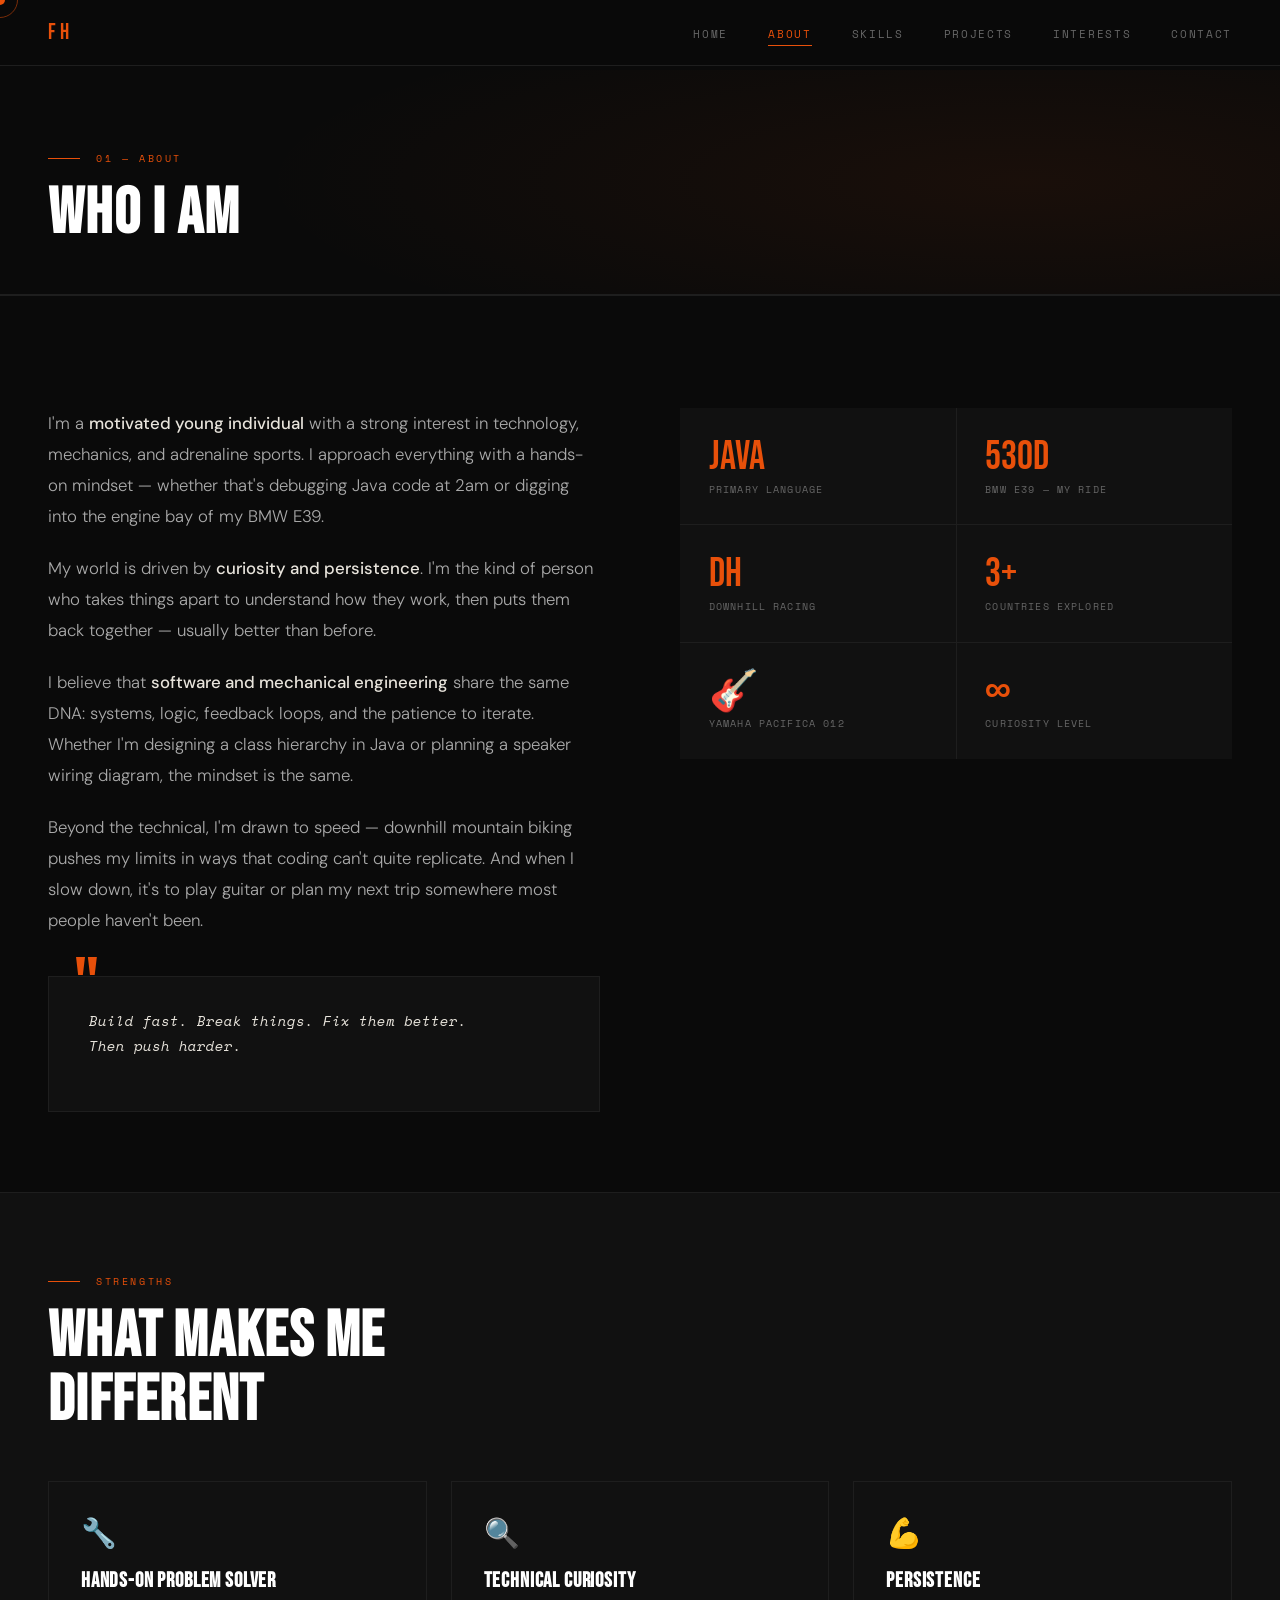
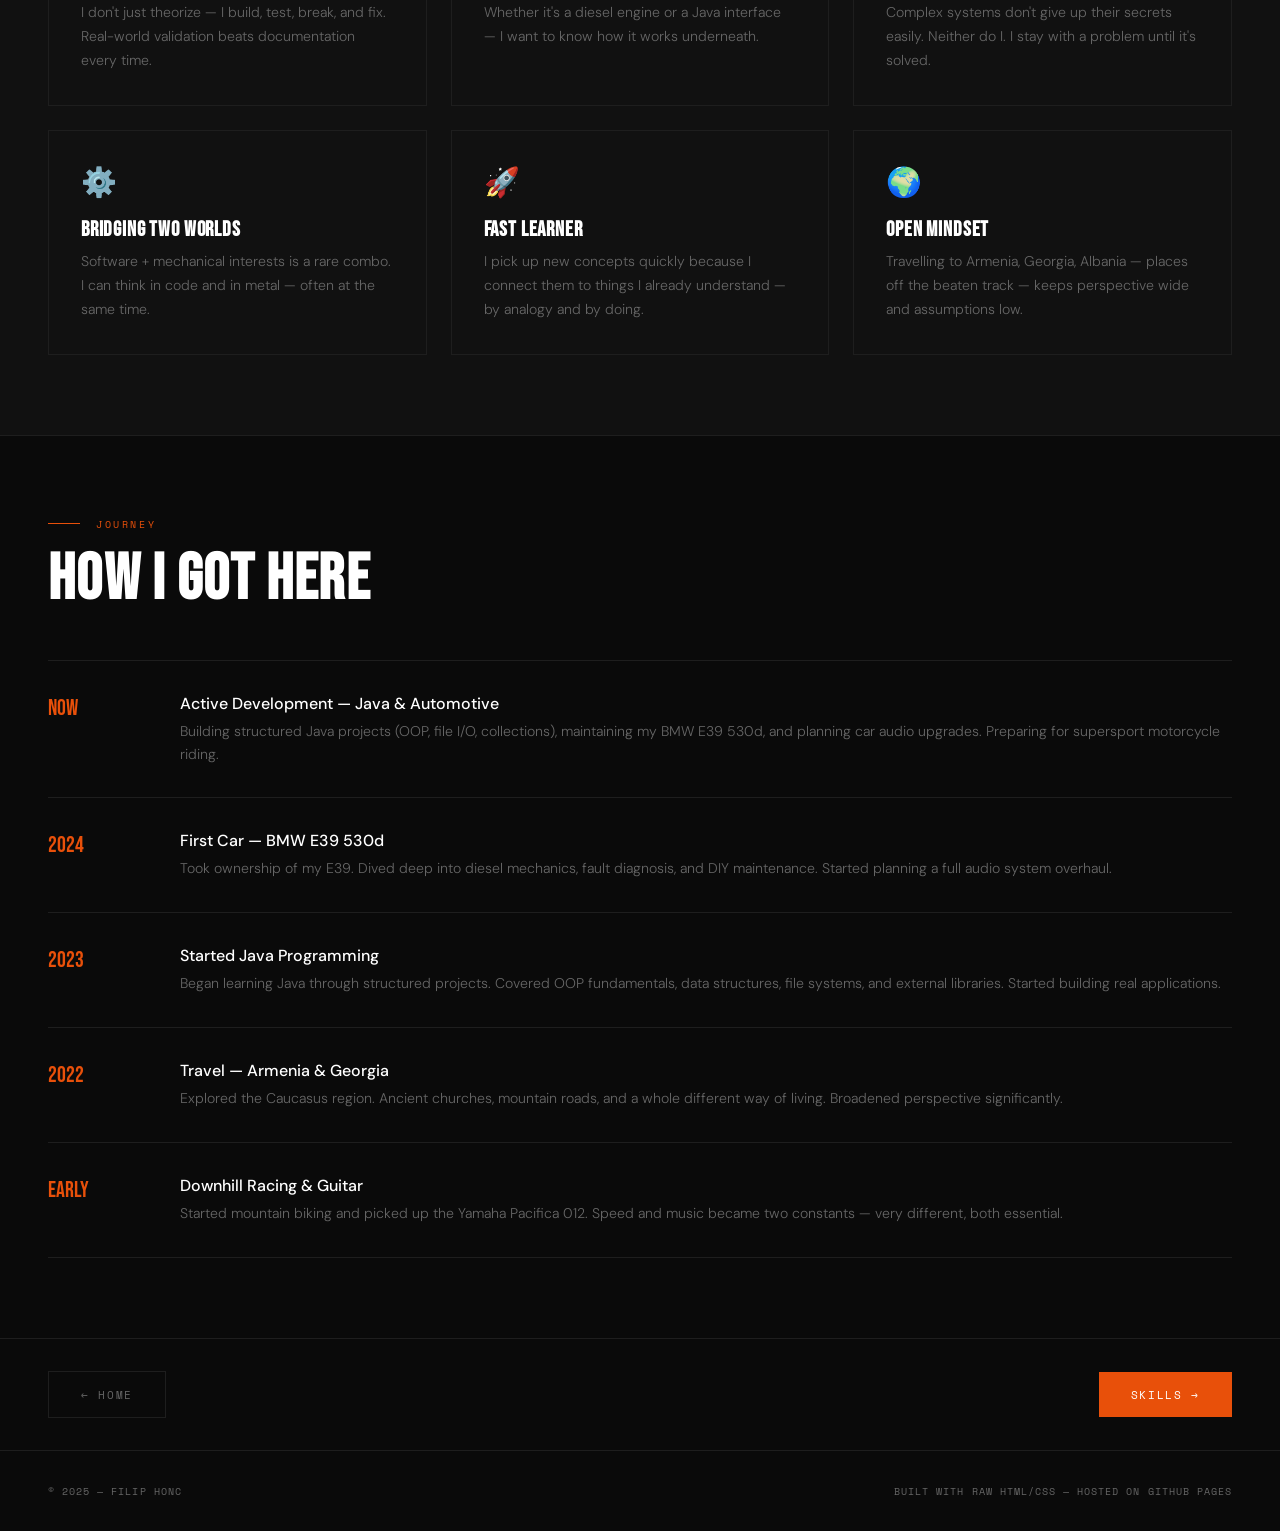
==== about.html @ d4be2ffb "Initial portfolio upload" ====
<!DOCTYPE html>
<html lang="en">
<head>
  <meta charset="UTF-8"/>
  <meta name="viewport" content="width=device-width, initial-scale=1.0"/>
  <title>Filip Honc — Portfolio — About</title>
  <link rel="stylesheet" href="style.css"/>
</head>
<body>

  <div class="cursor" id="cursor"></div>
  <div class="cursor-ring" id="cursorRing"></div>

  <nav>
    <a href="index.html" class="nav-logo">FH</a>
    <ul class="nav-links">
      <li><a href="index.html">Home</a></li>
      <li><a href="about.html">About</a></li>
      <li><a href="skills.html">Skills</a></li>
      <li><a href="projects.html">Projects</a></li>
      <li><a href="interests.html">Interests</a></li>
      <li><a href="contact.html">Contact</a></li>
    </ul>
  </nav>

  <div class="page">

    <!-- HERO HEADER -->
    <div class="about-hero">
      <div class="about-hero-bg"></div>
      <div class="section-label">01 — About</div>
      <h2 class="section-title" style="margin-bottom:0">WHO I AM</h2>
    </div>

    <!-- MAIN ABOUT LAYOUT -->
    <section class="section">
      <div class="about-layout">

        <!-- LEFT: TEXT -->
        <div class="about-text reveal">
          <p>
            I'm a <strong>motivated young individual</strong> with a strong interest in technology, mechanics, and adrenaline sports. I approach everything with a hands-on mindset — whether that's debugging Java code at 2am or digging into the engine bay of my BMW E39.
          </p>
          <p>
            My world is driven by <strong>curiosity and persistence</strong>. I'm the kind of person who takes things apart to understand how they work, then puts them back together — usually better than before.
          </p>
          <p>
            I believe that <strong>software and mechanical engineering</strong> share the same DNA: systems, logic, feedback loops, and the patience to iterate. Whether I'm designing a class hierarchy in Java or planning a speaker wiring diagram, the mindset is the same.
          </p>
          <p>
            Beyond the technical, I'm drawn to speed — downhill mountain biking pushes my limits in ways that coding can't quite replicate. And when I slow down, it's to play guitar or plan my next trip somewhere most people haven't been.
          </p>
          <div class="motto-box">
            <p>Build fast. Break things. Fix them better.<br>Then push harder.</p>
          </div>
        </div>

        <!-- RIGHT: STATS -->
        <div class="reveal">
          <div class="side-stats">
            <div class="side-stat">
              <div class="num">Java</div>
              <div class="lbl">Primary Language</div>
            </div>
            <div class="side-stat">
              <div class="num">530d</div>
              <div class="lbl">BMW E39 — My Ride</div>
            </div>
            <div class="side-stat">
              <div class="num">DH</div>
              <div class="lbl">Downhill Racing</div>
            </div>
            <div class="side-stat">
              <div class="num">3+</div>
              <div class="lbl">Countries Explored</div>
            </div>
            <div class="side-stat">
              <div class="num">🎸</div>
              <div class="lbl">Yamaha Pacifica 012</div>
            </div>
            <div class="side-stat">
              <div class="num">∞</div>
              <div class="lbl">Curiosity Level</div>
            </div>
          </div>
        </div>

      </div>
    </section>

    <!-- STRENGTHS -->
    <section class="section" style="background: var(--surface);">
      <div class="section-label">Strengths</div>
      <h2 class="section-title">WHAT MAKES ME<br>DIFFERENT</h2>
      <div style="display: grid; grid-template-columns: repeat(3,1fr); gap: 1.5rem;" class="reveal">
        <div class="card">
          <div style="font-size:1.8rem; margin-bottom:1rem;">🔧</div>
          <h3 style="font-family:'Bebas Neue',sans-serif; font-size:1.3rem; color:var(--white); letter-spacing:.04em; margin-bottom:.5rem;">Hands-On Problem Solver</h3>
          <p style="font-size:.88rem; color:var(--muted); line-height:1.7;">I don't just theorize — I build, test, break, and fix. Real-world validation beats documentation every time.</p>
        </div>
        <div class="card">
          <div style="font-size:1.8rem; margin-bottom:1rem;">🔍</div>
          <h3 style="font-family:'Bebas Neue',sans-serif; font-size:1.3rem; color:var(--white); letter-spacing:.04em; margin-bottom:.5rem;">Technical Curiosity</h3>
          <p style="font-size:.88rem; color:var(--muted); line-height:1.7;">Whether it's a diesel engine or a Java interface — I want to know how it works underneath.</p>
        </div>
        <div class="card">
          <div style="font-size:1.8rem; margin-bottom:1rem;">💪</div>
          <h3 style="font-family:'Bebas Neue',sans-serif; font-size:1.3rem; color:var(--white); letter-spacing:.04em; margin-bottom:.5rem;">Persistence</h3>
          <p style="font-size:.88rem; color:var(--muted); line-height:1.7;">Complex systems don't give up their secrets easily. Neither do I. I stay with a problem until it's solved.</p>
        </div>
        <div class="card">
          <div style="font-size:1.8rem; margin-bottom:1rem;">⚙️</div>
          <h3 style="font-family:'Bebas Neue',sans-serif; font-size:1.3rem; color:var(--white); letter-spacing:.04em; margin-bottom:.5rem;">Bridging Two Worlds</h3>
          <p style="font-size:.88rem; color:var(--muted); line-height:1.7;">Software + mechanical interests is a rare combo. I can think in code and in metal — often at the same time.</p>
        </div>
        <div class="card">
          <div style="font-size:1.8rem; margin-bottom:1rem;">🚀</div>
          <h3 style="font-family:'Bebas Neue',sans-serif; font-size:1.3rem; color:var(--white); letter-spacing:.04em; margin-bottom:.5rem;">Fast Learner</h3>
          <p style="font-size:.88rem; color:var(--muted); line-height:1.7;">I pick up new concepts quickly because I connect them to things I already understand — by analogy and by doing.</p>
        </div>
        <div class="card">
          <div style="font-size:1.8rem; margin-bottom:1rem;">🌍</div>
          <h3 style="font-family:'Bebas Neue',sans-serif; font-size:1.3rem; color:var(--white); letter-spacing:.04em; margin-bottom:.5rem;">Open Mindset</h3>
          <p style="font-size:.88rem; color:var(--muted); line-height:1.7;">Travelling to Armenia, Georgia, Albania — places off the beaten track — keeps perspective wide and assumptions low.</p>
        </div>
      </div>
    </section>

    <!-- TIMELINE -->
    <section class="section">
      <div class="section-label">Journey</div>
      <h2 class="section-title">HOW I GOT HERE</h2>
      <div class="timeline">
        <div class="tl-item reveal">
          <div class="tl-year">Now</div>
          <div class="tl-content">
            <h4>Active Development — Java & Automotive</h4>
            <p>Building structured Java projects (OOP, file I/O, collections), maintaining my BMW E39 530d, and planning car audio upgrades. Preparing for supersport motorcycle riding.</p>
          </div>
        </div>
        <div class="tl-item reveal">
          <div class="tl-year">2024</div>
          <div class="tl-content">
            <h4>First Car — BMW E39 530d</h4>
            <p>Took ownership of my E39. Dived deep into diesel mechanics, fault diagnosis, and DIY maintenance. Started planning a full audio system overhaul.</p>
          </div>
        </div>
        <div class="tl-item reveal">
          <div class="tl-year">2023</div>
          <div class="tl-content">
            <h4>Started Java Programming</h4>
            <p>Began learning Java through structured projects. Covered OOP fundamentals, data structures, file systems, and external libraries. Started building real applications.</p>
          </div>
        </div>
        <div class="tl-item reveal">
          <div class="tl-year">2022</div>
          <div class="tl-content">
            <h4>Travel — Armenia & Georgia</h4>
            <p>Explored the Caucasus region. Ancient churches, mountain roads, and a whole different way of living. Broadened perspective significantly.</p>
          </div>
        </div>
        <div class="tl-item reveal">
          <div class="tl-year">Early</div>
          <div class="tl-content">
            <h4>Downhill Racing & Guitar</h4>
            <p>Started mountain biking and picked up the Yamaha Pacifica 012. Speed and music became two constants — very different, both essential.</p>
          </div>
        </div>
      </div>
    </section>

    <!-- NAV FOOTER -->
    <div style="display:flex; justify-content:space-between; align-items:center; padding:2rem 3rem; border-top:1px solid var(--border);">
      <a href="index.html" class="btn btn-outline">← Home</a>
      <a href="skills.html" class="btn btn-primary">Skills →</a>
    </div>

  </div><!-- .page -->

  <footer>
    <p>© 2025 — Filip Honc</p>
    <p>Built with raw HTML/CSS — Hosted on GitHub Pages</p>
  </footer>

  <script src="main.js"></script>
</body>
</html>
---- style.css ----
/* ============================================================
   PORTFOLIO — style.css
   ============================================================ */

@import url('https://fonts.googleapis.com/css2?family=Bebas+Neue&family=Space+Mono:ital,wght@0,400;0,700;1,400&family=DM+Sans:wght@300;400;500&display=swap');

/* ─── VARIABLES ─────────────────────────────────────────── */
:root {
  --bg:       #0a0a0a;
  --surface:  #111111;
  --surface2: #161616;
  --border:   #1e1e1e;
  --accent:   #e8500a;
  --accent2:  #f0a500;
  --text:     #e8e4dc;
  --muted:    #666;
  --white:    #ffffff;
}

/* ─── RESET ─────────────────────────────────────────────── */
*, *::before, *::after { box-sizing: border-box; margin: 0; padding: 0; }
html { scroll-behavior: smooth; }
body {
  background: var(--bg);
  color: var(--text);
  font-family: 'DM Sans', sans-serif;
  font-weight: 300;
  overflow-x: hidden;
  cursor: none;
  min-height: 100vh;
}

/* ─── CUSTOM CURSOR ──────────────────────────────────────── */
.cursor {
  width: 10px; height: 10px;
  background: var(--accent);
  border-radius: 50%;
  position: fixed;
  pointer-events: none;
  z-index: 9999;
  transform: translate(-50%, -50%);
  transition: width 0.2s, height 0.2s, background 0.2s;
}
.cursor-ring {
  width: 36px; height: 36px;
  border: 1px solid var(--accent);
  border-radius: 50%;
  position: fixed;
  pointer-events: none;
  z-index: 9998;
  transform: translate(-50%, -50%);
  transition: width 0.2s, height 0.2s, opacity 0.2s;
  opacity: 0.5;
}

/* ─── NAVIGATION ─────────────────────────────────────────── */
nav {
  position: fixed;
  top: 0; left: 0; right: 0;
  z-index: 100;
  display: flex;
  justify-content: space-between;
  align-items: center;
  padding: 1.2rem 3rem;
  border-bottom: 1px solid var(--border);
  background: rgba(10,10,10,0.88);
  backdrop-filter: blur(14px);
}
.nav-logo {
  font-family: 'Bebas Neue', sans-serif;
  font-size: 1.4rem;
  letter-spacing: 0.2em;
  color: var(--accent);
  text-decoration: none;
}
.nav-links {
  display: flex;
  gap: 2.5rem;
  list-style: none;
}
.nav-links a {
  font-family: 'Space Mono', monospace;
  font-size: 0.7rem;
  letter-spacing: 0.15em;
  text-decoration: none;
  color: var(--muted);
  text-transform: uppercase;
  transition: color 0.2s;
  position: relative;
  padding-bottom: 2px;
}
.nav-links a::after {
  content: '';
  position: absolute;
  bottom: -2px; left: 0;
  width: 0; height: 1px;
  background: var(--accent);
  transition: width 0.25s;
}
.nav-links a:hover,
.nav-links a.active { color: var(--accent); }
.nav-links a:hover::after,
.nav-links a.active::after { width: 100%; }

/* ─── PAGE WRAPPER ───────────────────────────────────────── */
.page {
  padding-top: 70px; /* nav height */
  min-height: 100vh;
}

/* ─── SECTION HELPERS ────────────────────────────────────── */
.section {
  padding: 5rem 3rem;
  border-top: 1px solid var(--border);
}
.section-label {
  font-family: 'Space Mono', monospace;
  font-size: 0.65rem;
  letter-spacing: 0.25em;
  color: var(--accent);
  text-transform: uppercase;
  margin-bottom: 1rem;
  display: flex;
  align-items: center;
  gap: 1rem;
}
.section-label::before {
  content: '';
  width: 2rem; height: 1px;
  background: var(--accent);
}
h2.section-title {
  font-family: 'Bebas Neue', sans-serif;
  font-size: clamp(2.5rem, 5vw, 4.5rem);
  letter-spacing: 0.02em;
  color: var(--white);
  line-height: 1;
  margin-bottom: 3rem;
}

/* ─── SURFACE / CARD ─────────────────────────────────────── */
.card {
  border: 1px solid var(--border);
  background: var(--surface);
  padding: 2rem;
  transition: border-color 0.25s, transform 0.25s;
}
.card:hover { border-color: var(--accent); transform: translateY(-4px); }

/* ─── TAGS ───────────────────────────────────────────────── */
.tags { display: flex; flex-wrap: wrap; gap: 0.5rem; margin-top: 1rem; }
.tag {
  font-family: 'Space Mono', monospace;
  font-size: 0.6rem;
  letter-spacing: 0.1em;
  padding: 0.25rem 0.6rem;
  border: 1px solid var(--border);
  color: var(--muted);
  text-transform: uppercase;
}
.tag.hot { border-color: var(--accent); color: var(--accent); }
.tag.warm { border-color: var(--accent2); color: var(--accent2); }

/* ─── MARQUEE ────────────────────────────────────────────── */
.marquee-wrap {
  overflow: hidden;
  border-top: 1px solid var(--border);
  border-bottom: 1px solid var(--border);
  padding: 0.9rem 0;
  background: var(--surface);
}
.marquee-track {
  display: flex;
  gap: 3rem;
  width: max-content;
  animation: marquee 28s linear infinite;
}
.marquee-item {
  font-family: 'Bebas Neue', sans-serif;
  font-size: 1.1rem;
  letter-spacing: 0.15em;
  color: var(--muted);
  white-space: nowrap;
  display: flex;
  align-items: center;
  gap: 1.5rem;
}
.marquee-item span { color: var(--accent); font-size: 0.8rem; }
@keyframes marquee {
  from { transform: translateX(0); }
  to   { transform: translateX(-50%); }
}

/* ─── BUTTONS ────────────────────────────────────────────── */
.btn {
  font-family: 'Space Mono', monospace;
  font-size: 0.7rem;
  letter-spacing: 0.15em;
  text-decoration: none;
  padding: 0.9rem 2rem;
  text-transform: uppercase;
  transition: all 0.2s;
  display: inline-flex;
  align-items: center;
  gap: 0.7rem;
  border: none;
  cursor: none;
}
.btn-primary { background: var(--accent); color: var(--white); }
.btn-primary:hover { background: #c94008; }
.btn-outline { border: 1px solid var(--border); color: var(--muted); background: transparent; }
.btn-outline:hover { border-color: var(--accent); color: var(--accent); }

/* ─── REVEAL ANIMATION ───────────────────────────────────── */
.reveal {
  opacity: 0;
  transform: translateY(24px);
  transition: opacity 0.7s ease, transform 0.7s ease;
}
.reveal.visible { opacity: 1; transform: translateY(0); }

/* ─── FOOTER ─────────────────────────────────────────────── */
footer {
  border-top: 1px solid var(--border);
  padding: 2rem 3rem;
  display: flex;
  justify-content: space-between;
  align-items: center;
  background: var(--bg);
}
footer p {
  font-family: 'Space Mono', monospace;
  font-size: 0.65rem;
  letter-spacing: 0.1em;
  color: var(--muted);
  text-transform: uppercase;
}

/* ─── RESPONSIVE ─────────────────────────────────────────── */
@media (max-width: 900px) {
  nav { padding: 1rem 1.5rem; }
  .nav-links { display: none; }
  .section { padding: 4rem 1.5rem; }
  footer { flex-direction: column; gap: 1rem; text-align: center; }
}

/* ============================================================
   PAGE-SPECIFIC: INDEX / HERO
   ============================================================ */
#hero {
  min-height: calc(100vh - 70px);
  display: flex;
  flex-direction: column;
  justify-content: flex-end;
  padding: 4rem 3rem;
  position: relative;
  overflow: hidden;
}
.hero-noise {
  position: absolute; inset: 0;
  background-image: url("data:image/svg+xml,%3Csvg viewBox='0 0 256 256' xmlns='http://www.w3.org/2000/svg'%3E%3Cfilter id='n'%3E%3CfeTurbulence type='fractalNoise' baseFrequency='0.9' numOctaves='4' stitchTiles='stitch'/%3E%3C/filter%3E%3Crect width='100%25' height='100%25' filter='url(%23n)' opacity='0.04'/%3E%3C/svg%3E");
  pointer-events: none;
}
.hero-grid {
  position: absolute; inset: 0;
  background-image:
    linear-gradient(rgba(232,80,10,0.04) 1px, transparent 1px),
    linear-gradient(90deg, rgba(232,80,10,0.04) 1px, transparent 1px);
  background-size: 60px 60px;
  pointer-events: none;
}
.hero-line {
  position: absolute;
  top: 0; bottom: 0; left: 56%;
  width: 1px;
  background: linear-gradient(to bottom, transparent, var(--accent), transparent);
  opacity: 0.18;
}
.hero-tag {
  font-family: 'Space Mono', monospace;
  font-size: 0.7rem;
  letter-spacing: 0.2em;
  color: var(--accent);
  text-transform: uppercase;
  margin-bottom: 1.5rem;
  animation: fadeUp 0.8s ease 0.2s both;
}
.hero-name {
  font-family: 'Bebas Neue', sans-serif;
  font-size: clamp(5rem, 14vw, 14rem);
  line-height: 0.88;
  letter-spacing: -0.01em;
  color: var(--white);
  animation: fadeUp 0.8s ease 0.35s both;
}
.hero-name span { color: var(--accent); }
.hero-sub {
  margin-top: 2rem;
  font-size: 1.05rem;
  color: var(--muted);
  max-width: 500px;
  line-height: 1.7;
  animation: fadeUp 0.8s ease 0.5s both;
}
.hero-cta {
  margin-top: 2.5rem;
  display: flex;
  gap: 1rem;
  animation: fadeUp 0.8s ease 0.65s both;
}
.hero-scroll {
  position: absolute;
  bottom: 2.5rem; right: 3rem;
  font-family: 'Space Mono', monospace;
  font-size: 0.62rem;
  letter-spacing: 0.2em;
  color: var(--muted);
  writing-mode: vertical-rl;
  text-transform: uppercase;
  animation: fadeUp 0.8s ease 0.8s both;
}
.hero-scroll::before {
  content: '';
  display: block;
  width: 1px; height: 60px;
  background: var(--accent);
  margin: 0 auto 1rem;
}

/* ─── QUICK STATS BAR (index) ────────────────────────────── */
.stats-bar {
  display: grid;
  grid-template-columns: repeat(4, 1fr);
  border-top: 1px solid var(--border);
}
.stat-item {
  padding: 2rem;
  border-right: 1px solid var(--border);
  text-align: center;
  transition: background 0.2s;
}
.stat-item:last-child { border-right: none; }
.stat-item:hover { background: var(--surface); }
.stat-num {
  font-family: 'Bebas Neue', sans-serif;
  font-size: 2.8rem;
  color: var(--accent);
  line-height: 1;
}
.stat-label {
  font-family: 'Space Mono', monospace;
  font-size: 0.6rem;
  letter-spacing: 0.15em;
  color: var(--muted);
  text-transform: uppercase;
  margin-top: 0.3rem;
}

/* ─── INDEX PREVIEW CARDS ────────────────────────────────── */
.preview-grid {
  display: grid;
  grid-template-columns: repeat(3, 1fr);
  gap: 1px;
  background: var(--border);
  margin-top: 3rem;
}
.preview-card {
  background: var(--surface);
  padding: 2.5rem 2rem;
  text-decoration: none;
  color: inherit;
  display: block;
  transition: background 0.2s;
  position: relative;
  overflow: hidden;
}
.preview-card::after {
  content: '→';
  position: absolute;
  bottom: 1.5rem; right: 1.5rem;
  font-family: 'Bebas Neue', sans-serif;
  font-size: 1.5rem;
  color: var(--accent);
  transform: translateX(-6px);
  opacity: 0;
  transition: transform 0.25s, opacity 0.25s;
}
.preview-card:hover { background: var(--surface2); }
.preview-card:hover::after { transform: translateX(0); opacity: 1; }
.preview-card .pc-num {
  font-family: 'Space Mono', monospace;
  font-size: 0.65rem;
  letter-spacing: 0.2em;
  color: var(--accent);
  margin-bottom: 1.2rem;
}
.preview-card h3 {
  font-family: 'Bebas Neue', sans-serif;
  font-size: 2rem;
  letter-spacing: 0.03em;
  color: var(--white);
  margin-bottom: 0.7rem;
}
.preview-card p {
  font-size: 0.88rem;
  color: var(--muted);
  line-height: 1.6;
}

/* ============================================================
   PAGE-SPECIFIC: ABOUT
   ============================================================ */
.about-hero {
  padding: 5rem 3rem 3rem;
  position: relative;
  overflow: hidden;
  border-bottom: 1px solid var(--border);
}
.about-hero-bg {
  position: absolute; inset: 0;
  background: radial-gradient(ellipse 60% 80% at 80% 50%, rgba(232,80,10,0.07), transparent);
  pointer-events: none;
}
.about-layout {
  display: grid;
  grid-template-columns: 1fr 1fr;
  gap: 5rem;
  align-items: start;
  margin-top: 2rem;
}
.about-text p {
  font-size: 1.05rem;
  line-height: 1.85;
  color: #aaa;
  margin-bottom: 1.3rem;
}
.about-text p strong { color: var(--text); font-weight: 500; }
.motto-box {
  border: 1px solid var(--border);
  padding: 2rem 2rem 2rem 2.5rem;
  position: relative;
  margin-top: 2.5rem;
  background: var(--surface);
}
.motto-box::before {
  content: '"';
  position: absolute;
  top: -1.8rem; left: 1.5rem;
  font-family: 'Bebas Neue', sans-serif;
  font-size: 5rem;
  color: var(--accent);
  line-height: 1;
}
.motto-box p {
  font-family: 'Space Mono', monospace;
  font-size: 0.9rem;
  line-height: 1.7;
  color: var(--text);
  font-style: italic;
}
.side-stats {
  display: grid;
  grid-template-columns: 1fr 1fr;
  gap: 1px;
  background: var(--border);
}
.side-stat {
  background: var(--surface);
  padding: 1.8rem;
  transition: background 0.2s;
}
.side-stat:hover { background: var(--surface2); }
.side-stat .num {
  font-family: 'Bebas Neue', sans-serif;
  font-size: 2.5rem;
  color: var(--accent);
  line-height: 1;
}
.side-stat .lbl {
  font-family: 'Space Mono', monospace;
  font-size: 0.6rem;
  letter-spacing: 0.12em;
  color: var(--muted);
  text-transform: uppercase;
  margin-top: 0.3rem;
}

/* Timeline */
.timeline { margin-top: 1rem; }
.tl-item {
  display: grid;
  grid-template-columns: 100px 1fr;
  gap: 2rem;
  padding: 2rem 0;
  border-bottom: 1px solid var(--border);
}
.tl-item:first-child { border-top: 1px solid var(--border); }
.tl-year {
  font-family: 'Bebas Neue', sans-serif;
  font-size: 1.4rem;
  color: var(--accent);
  padding-top: 2px;
}
.tl-content h4 {
  font-family: 'DM Sans', sans-serif;
  font-weight: 500;
  font-size: 1rem;
  color: var(--white);
  margin-bottom: 0.4rem;
}
.tl-content p { font-size: 0.88rem; color: var(--muted); line-height: 1.6; }

@media (max-width: 900px) {
  .about-layout { grid-template-columns: 1fr; gap: 3rem; }
}

/* ============================================================
   PAGE-SPECIFIC: SKILLS
   ============================================================ */
.skills-intro {
  max-width: 600px;
  font-size: 1.05rem;
  color: var(--muted);
  line-height: 1.8;
  margin-bottom: 3.5rem;
}
.skills-grid {
  display: grid;
  grid-template-columns: repeat(3, 1fr);
  gap: 1.5rem;
  margin-bottom: 4rem;
}
.skill-card {
  border: 1px solid var(--border);
  padding: 2rem;
  position: relative;
  overflow: hidden;
  transition: border-color 0.3s, transform 0.3s;
}
.skill-card::after {
  content: '';
  position: absolute; inset: 0;
  background: linear-gradient(135deg, rgba(232,80,10,0.06), transparent);
  opacity: 0;
  transition: opacity 0.3s;
}
.skill-card:hover { border-color: var(--accent); transform: translateY(-4px); }
.skill-card:hover::after { opacity: 1; }
.skill-icon { font-size: 2rem; margin-bottom: 1rem; }
.skill-card h3 {
  font-family: 'Bebas Neue', sans-serif;
  font-size: 1.4rem;
  letter-spacing: 0.04em;
  color: var(--white);
  margin-bottom: 0.8rem;
}
.skill-card p { font-size: 0.88rem; color: var(--muted); line-height: 1.7; }

/* Bar chart */
.bar-list { display: flex; flex-direction: column; gap: 1.2rem; }
.bar-item {}
.bar-header {
  display: flex;
  justify-content: space-between;
  margin-bottom: 0.5rem;
}
.bar-name {
  font-family: 'Space Mono', monospace;
  font-size: 0.7rem;
  letter-spacing: 0.1em;
  text-transform: uppercase;
  color: var(--text);
}
.bar-val {
  font-family: 'Space Mono', monospace;
  font-size: 0.7rem;
  color: var(--accent);
}
.bar-track {
  height: 3px;
  background: var(--border);
  position: relative;
  overflow: hidden;
}
.bar-fill {
  height: 100%;
  background: linear-gradient(90deg, var(--accent), var(--accent2));
  width: 0;
  transition: width 1.2s cubic-bezier(0.22, 1, 0.36, 1);
}

@media (max-width: 900px) {
  .skills-grid { grid-template-columns: 1fr 1fr; }
}
@media (max-width: 600px) {
  .skills-grid { grid-template-columns: 1fr; }
}

/* ============================================================
   PAGE-SPECIFIC: PROJECTS
   ============================================================ */
.projects-intro {
  max-width: 600px;
  font-size: 1.05rem;
  color: var(--muted);
  line-height: 1.8;
  margin-bottom: 3rem;
}
.project-row {
  display: grid;
  grid-template-columns: 4rem 1fr auto;
  align-items: center;
  gap: 2rem;
  padding: 2rem 0;
  border-bottom: 1px solid var(--border);
  transition: padding-left 0.25s;
  cursor: default;
}
.project-row:first-child { border-top: 1px solid var(--border); }
.project-row:hover { padding-left: 1rem; }
.project-row:hover .proj-num { color: var(--accent); }
.proj-num {
  font-family: 'Bebas Neue', sans-serif;
  font-size: 1.1rem;
  color: var(--border);
  transition: color 0.2s;
}
.proj-info h3 {
  font-family: 'Bebas Neue', sans-serif;
  font-size: 1.7rem;
  letter-spacing: 0.03em;
  color: var(--white);
}
.proj-info p { font-size: 0.85rem; color: var(--muted); margin-top: 0.2rem; line-height: 1.5; }
.proj-badge {
  font-family: 'Space Mono', monospace;
  font-size: 0.6rem;
  letter-spacing: 0.12em;
  padding: 0.3rem 0.8rem;
  border: 1px solid var(--accent);
  color: var(--accent);
  text-transform: uppercase;
  white-space: nowrap;
}
.proj-badge.alt { border-color: var(--accent2); color: var(--accent2); }

/* Bento future */
.bento {
  display: grid;
  grid-template-columns: 2fr 1fr;
  gap: 1.5rem;
  margin-top: 2rem;
}
.bento-card {
  border: 1px solid var(--border);
  background: var(--surface);
  padding: 2rem;
  position: relative;
  overflow: hidden;
}
.bento-card.tall { grid-row: span 2; }
.bento-card .bc-label {
  font-family: 'Space Mono', monospace;
  font-size: 0.6rem;
  letter-spacing: 0.15em;
  color: var(--accent);
  text-transform: uppercase;
  margin-bottom: 1rem;
}
.bento-card h4 {
  font-family: 'Bebas Neue', sans-serif;
  font-size: 1.5rem;
  color: var(--white);
  margin-bottom: 0.5rem;
}
.bento-card p { font-size: 0.85rem; color: var(--muted); line-height: 1.6; }
.bento-big-num {
  font-family: 'Bebas Neue', sans-serif;
  font-size: 5rem;
  line-height: 1;
  color: var(--accent);
  margin-bottom: 0.5rem;
}

@media (max-width: 700px) {
  .project-row { grid-template-columns: 3rem 1fr; }
  .proj-badge { display: none; }
  .bento { grid-template-columns: 1fr; }
  .bento-card.tall { grid-row: auto; }
}

/* ============================================================
   PAGE-SPECIFIC: INTERESTS & TRAVEL
   ============================================================ */
.interests-grid {
  display: grid;
  grid-template-columns: repeat(4, 1fr);
  gap: 1px;
  background: var(--border);
  margin-bottom: 5rem;
}
.interest-card {
  background: var(--surface);
  padding: 2.5rem 1.5rem;
  text-align: center;
  transition: background 0.2s;
  cursor: default;
}
.interest-card:hover { background: var(--surface2); }
.interest-card:hover .ic-emoji { transform: scale(1.2) rotate(-5deg); }
.ic-emoji { font-size: 2.8rem; display: block; margin-bottom: 1rem; transition: transform 0.3s; }
.interest-card h4 {
  font-family: 'Bebas Neue', sans-serif;
  font-size: 1.3rem;
  letter-spacing: 0.05em;
  color: var(--white);
  margin-bottom: 0.5rem;
}
.interest-card p { font-size: 0.82rem; color: var(--muted); line-height: 1.55; }

/* Travel */
.travel-strip {
  display: flex;
  gap: 1px;
  background: var(--border);
  overflow: hidden;
}
.travel-item {
  flex: 1;
  padding: 3.5rem 1.5rem;
  background: var(--surface);
  text-align: center;
  transition: flex 0.45s ease, background 0.3s;
  cursor: default;
  display: flex;
  flex-direction: column;
  align-items: center;
  min-width: 0;
}
.travel-item:hover { flex: 3; background: var(--surface2); }
.travel-item:hover .t-flag { transform: scale(1.4); }
.t-flag { font-size: 2.8rem; display: block; margin-bottom: 1rem; transition: transform 0.45s; }
.t-name {
  font-family: 'Bebas Neue', sans-serif;
  font-size: 1.6rem;
  letter-spacing: 0.06em;
  color: var(--white);
  white-space: nowrap;
}
.t-desc {
  font-size: 0.8rem;
  color: var(--muted);
  margin-top: 0.7rem;
  opacity: 0;
  transform: translateY(10px);
  transition: opacity 0.3s 0.15s, transform 0.3s 0.15s;
  line-height: 1.6;
  max-width: 160px;
}
.travel-item:hover .t-desc { opacity: 1; transform: translateY(0); }

@media (max-width: 900px) {
  .interests-grid { grid-template-columns: repeat(2, 1fr); }
  .travel-strip { flex-direction: column; }
  .travel-item:hover { flex: unset; }
  .t-desc { opacity: 1; transform: none; }
}

/* ============================================================
   PAGE-SPECIFIC: CONTACT
   ============================================================ */
.contact-hero {
  min-height: calc(100vh - 70px);
  display: flex;
  flex-direction: column;
  justify-content: center;
  align-items: center;
  text-align: center;
  padding: 4rem 3rem;
  position: relative;
  overflow: hidden;
}
.contact-hero-bg {
  position: absolute; inset: 0;
  background:
    radial-gradient(ellipse 50% 60% at 50% 50%, rgba(232,80,10,0.06), transparent);
  pointer-events: none;
}
.contact-big {
  font-family: 'Bebas Neue', sans-serif;
  font-size: clamp(3.5rem, 10vw, 10rem);
  line-height: 0.9;
  color: var(--white);
  margin-bottom: 2rem;
}
.contact-big span { color: var(--accent); }
.contact-sub {
  font-size: 1rem;
  color: var(--muted);
  max-width: 420px;
  margin: 0 auto 3rem;
  line-height: 1.8;
}
.contact-links { display: flex; gap: 1.5rem; flex-wrap: wrap; justify-content: center; }
.contact-grid {
  display: grid;
  grid-template-columns: repeat(3, 1fr);
  gap: 1px;
  background: var(--border);
}
.contact-tile {
  background: var(--surface);
  padding: 2.5rem 2rem;
  text-decoration: none;
  color: inherit;
  display: flex;
  flex-direction: column;
  gap: 0.5rem;
  transition: background 0.2s;
}
/* ─── SOCIAL LINKS (INFO ITEM) ───────────────────────────── */

.contact-card .social-links a {
  font-family: 'Space Mono', monospace;
  font-size: 0.7rem;
  letter-spacing: 0.12em;
  text-transform: uppercase;
  text-decoration: none;
  color: var(--accent);
  border: 1px solid var(--border);
  padding: 0.4rem 0.8rem;
  transition: 0.2s;
  display: inline-block;
}

.contact-card .social-links a:hover {
  border-color: var(--accent);
  background: rgba(232, 80, 10, 0.08);
  transform: translateY(-2px);
}

.contact-tile:hover { background: var(--surface2); }
.contact-tile .ct-icon { font-size: 1.8rem; }
.contact-tile .ct-label {
  font-family: 'Space Mono', monospace;
  font-size: 0.65rem;
  letter-spacing: 0.15em;
  text-transform: uppercase;
  color: var(--accent);
}
.contact-tile .ct-val {
  font-family: 'DM Sans', sans-serif;
  font-size: 1rem;
  color: var(--white);
}
@media (max-width: 700px) {
  .contact-grid { grid-template-columns: 1fr; }
}

/* ============================================================
   PHOTO GALLERY
   ============================================================ */
.photo-gallery {
  display: grid;
  grid-template-columns: repeat(3, 1fr);
  grid-auto-rows: 260px;
  gap: 6px;
}
.gallery-item {
  position: relative;
  overflow: hidden;
  background: var(--surface);
  border: 1px solid var(--border);
  cursor: none;
}
.gallery-item.tall  { grid-row: span 2; }
.gallery-item.wide  { grid-column: span 2; }
.gallery-item img {
  width: 100%;
  height: 100%;
  object-fit: cover;
  display: block;
  transition: transform 0.5s ease, filter 0.4s ease;
  filter: grayscale(20%);
}
.gallery-item:hover img {
  transform: scale(1.06);
  filter: grayscale(0%);
}
.gallery-overlay {
  position: absolute;
  inset: 0;
  background: rgba(232, 80, 10, 0);
  display: flex;
  align-items: center;
  justify-content: center;
  transition: background 0.3s;
}
.gallery-overlay span {
  font-size: 2rem;
  opacity: 0;
  transform: scale(0.7);
  transition: opacity 0.3s, transform 0.3s;
}
.gallery-item:hover .gallery-overlay { background: rgba(232, 80, 10, 0.12); }
.gallery-item:hover .gallery-overlay span { opacity: 1; transform: scale(1); }

/* Lightbox */
.lightbox {
  position: fixed;
  inset: 0;
  background: rgba(0,0,0,0.94);
  z-index: 1000;
  display: flex;
  align-items: center;
  justify-content: center;
  opacity: 0;
  pointer-events: none;
  transition: opacity 0.3s;
}
.lightbox.active { opacity: 1; pointer-events: all; }
.lightbox img {
  max-width: 90vw;
  max-height: 85vh;
  object-fit: contain;
  border: 1px solid var(--border);
}
.lb-close, .lb-prev, .lb-next {
  position: absolute;
  background: none;
  border: 1px solid var(--border);
  color: var(--text);
  cursor: none;
  transition: border-color 0.2s, color 0.2s;
  font-family: 'Space Mono', monospace;
}
.lb-close:hover, .lb-prev:hover, .lb-next:hover { border-color: var(--accent); color: var(--accent); }
.lb-close { top: 1.5rem; right: 1.5rem; font-size: 1.2rem; padding: 0.5rem 0.9rem; }
.lb-prev  { left: 1.5rem; top: 50%; transform: translateY(-50%); font-size: 2rem; padding: 0.5rem 1rem; }
.lb-next  { right: 1.5rem; top: 50%; transform: translateY(-50%); font-size: 2rem; padding: 0.5rem 1rem; }
.lb-counter {
  position: absolute;
  bottom: 1.5rem;
  font-family: 'Space Mono', monospace;
  font-size: 0.65rem;
  letter-spacing: 0.2em;
  color: var(--muted);
  text-transform: uppercase;
}

@media (max-width: 900px) {
  .photo-gallery { grid-template-columns: repeat(2, 1fr); grid-auto-rows: 200px; }
  .gallery-item.wide { grid-column: span 2; }
  .gallery-item.tall { grid-row: span 1; }
  .lb-prev { left: 0.5rem; }
  .lb-next { right: 0.5rem; }
}
@media (max-width: 600px) {
  .photo-gallery { grid-template-columns: 1fr; grid-auto-rows: 220px; }
  .gallery-item.wide { grid-column: span 1; }
}

/* ─── KEYFRAMES ──────────────────────────────────────────── */
@keyframes fadeUp {
  from { opacity: 0; transform: translateY(30px); }
  to   { opacity: 1; transform: translateY(0); }
}
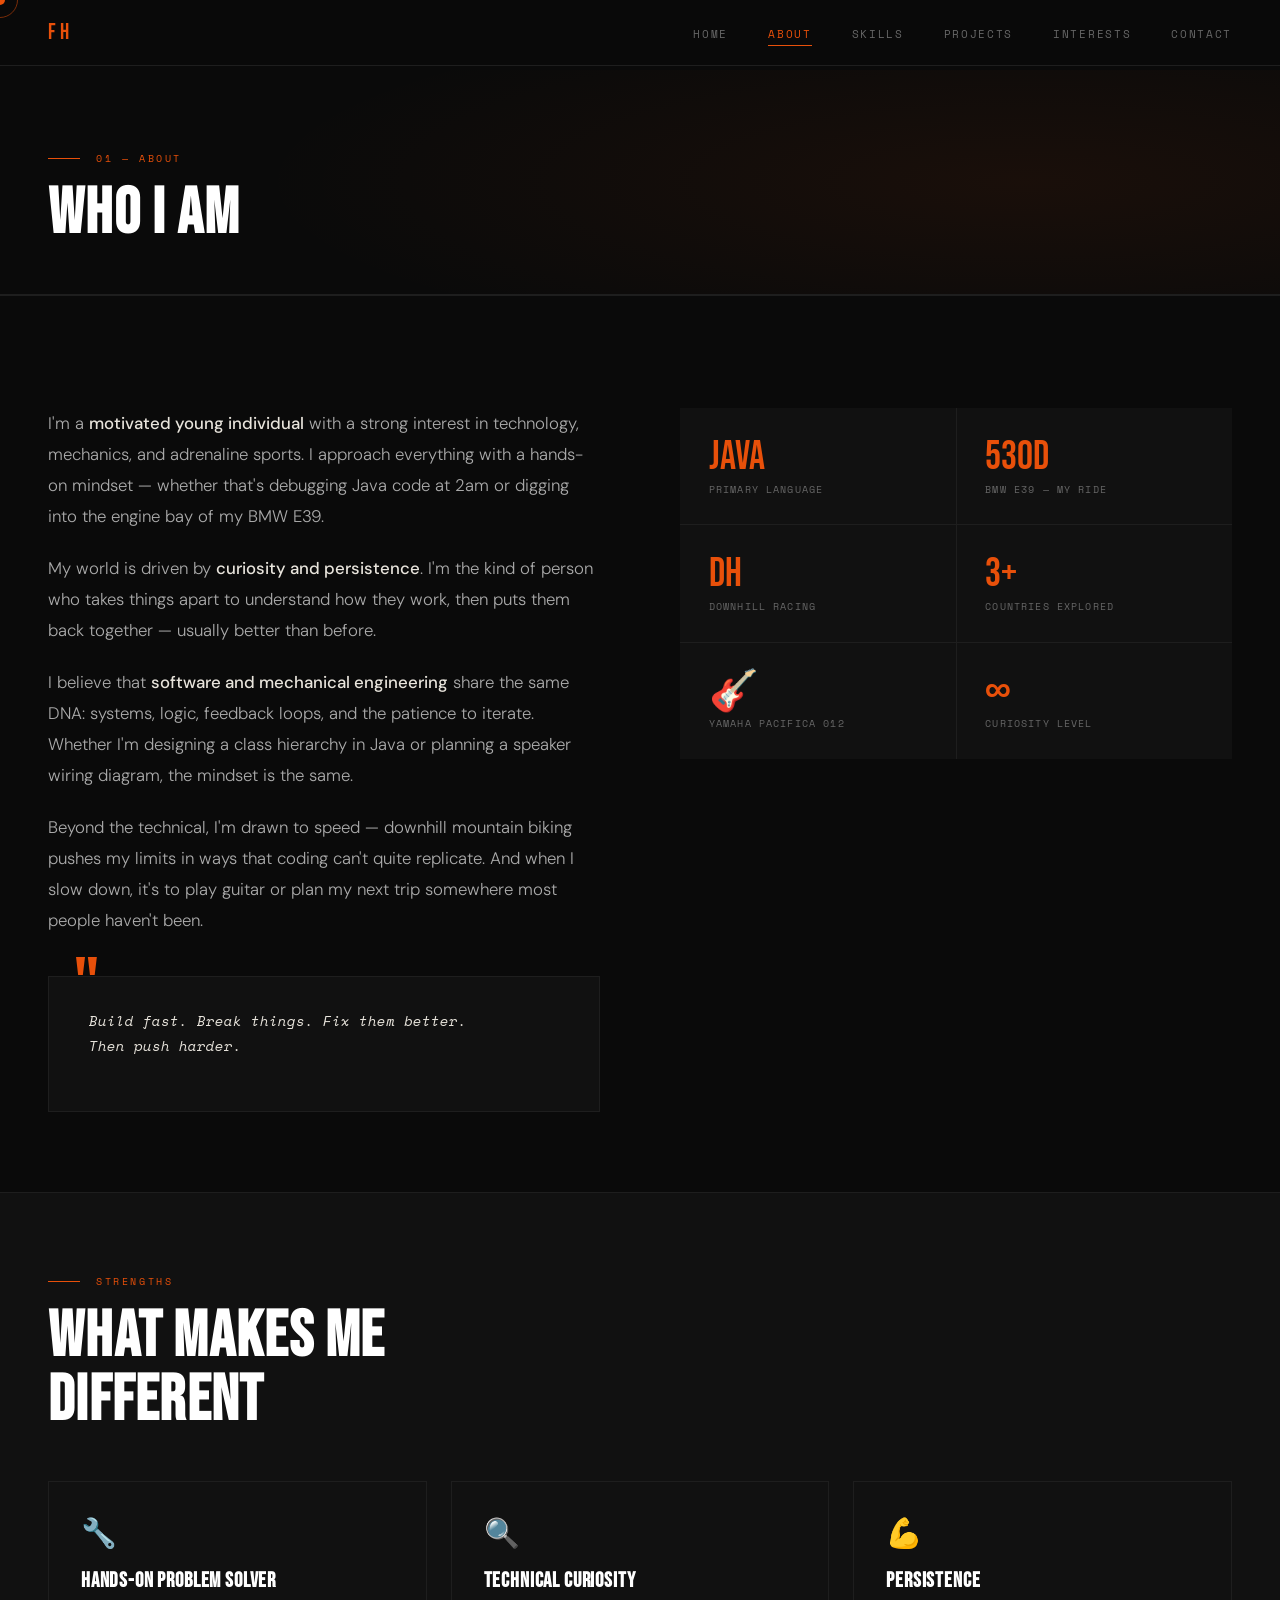
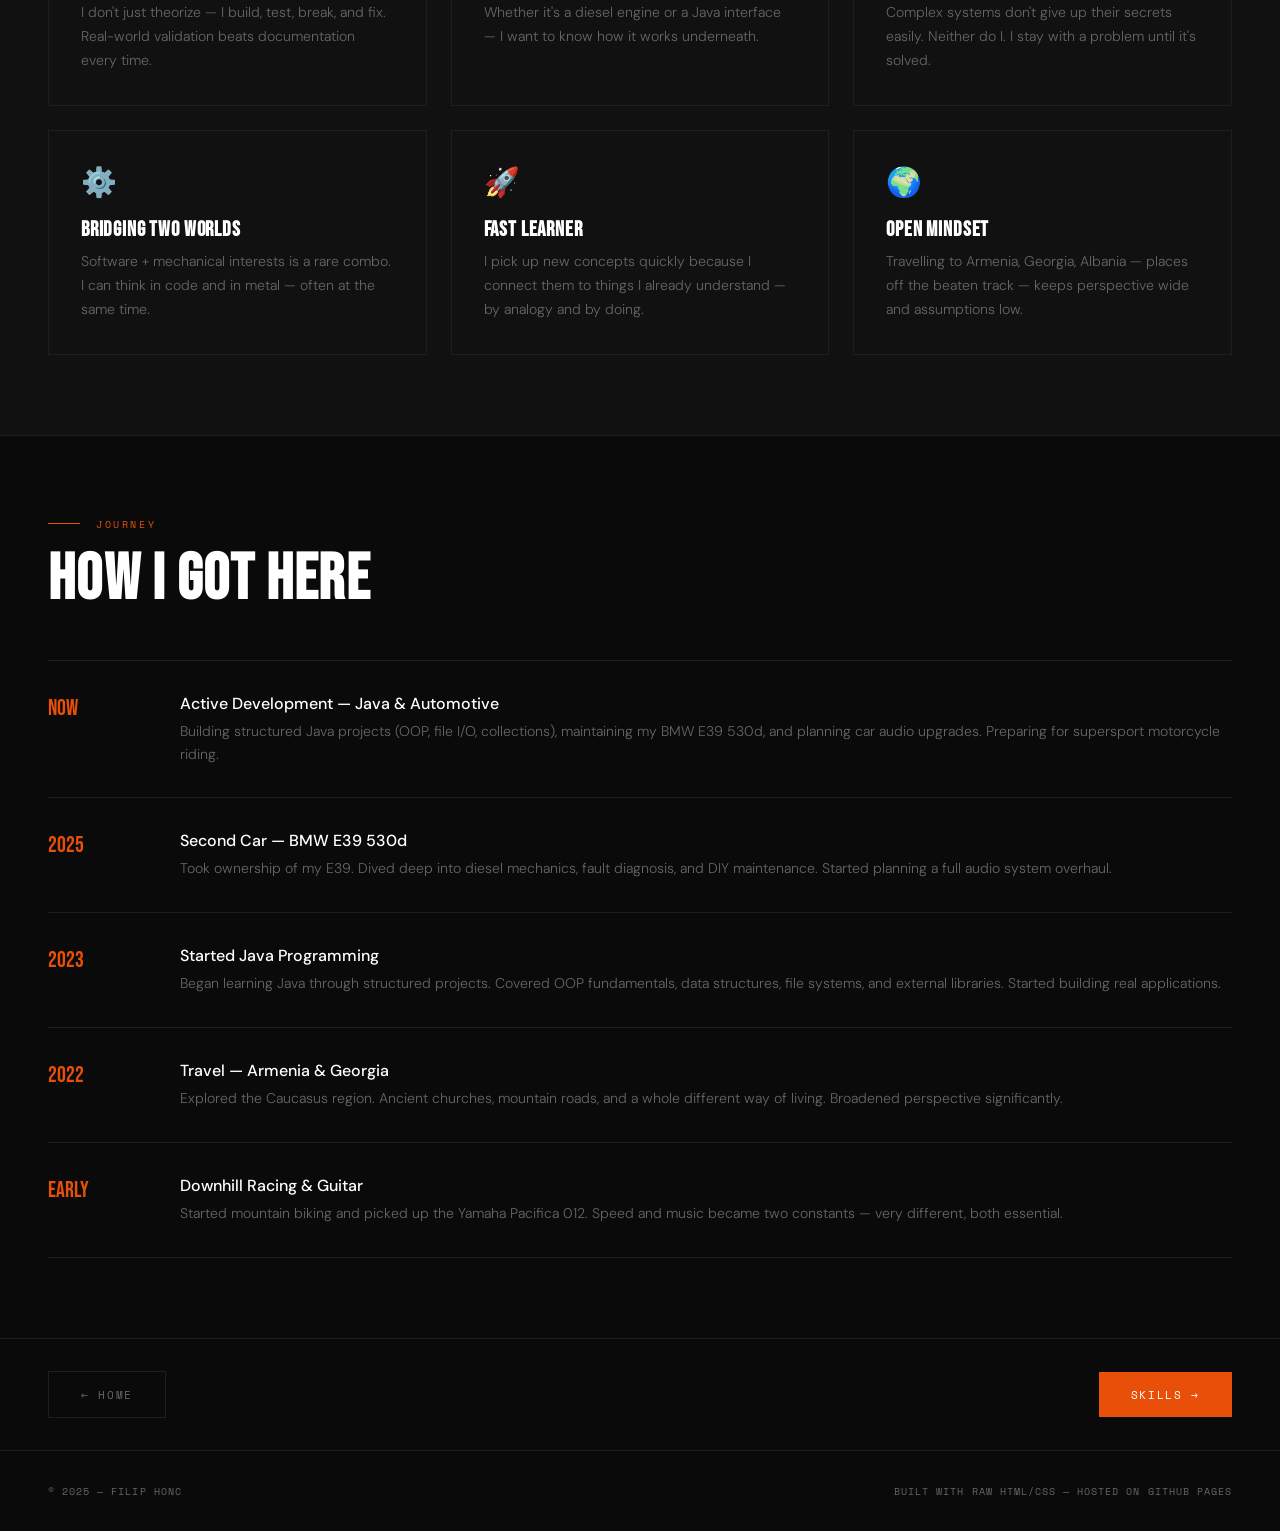
==== commit 60ca0ac3: "Done" ====
--- a/about.html
+++ b/about.html
@@ -139,9 +139,9 @@
           </div>
         </div>
         <div class="tl-item reveal">
-          <div class="tl-year">2024</div>
+          <div class="tl-year">2025</div>
           <div class="tl-content">
-            <h4>First Car — BMW E39 530d</h4>
+            <h4>Second Car — BMW E39 530d</h4>
             <p>Took ownership of my E39. Dived deep into diesel mechanics, fault diagnosis, and DIY maintenance. Started planning a full audio system overhaul.</p>
           </div>
         </div>
